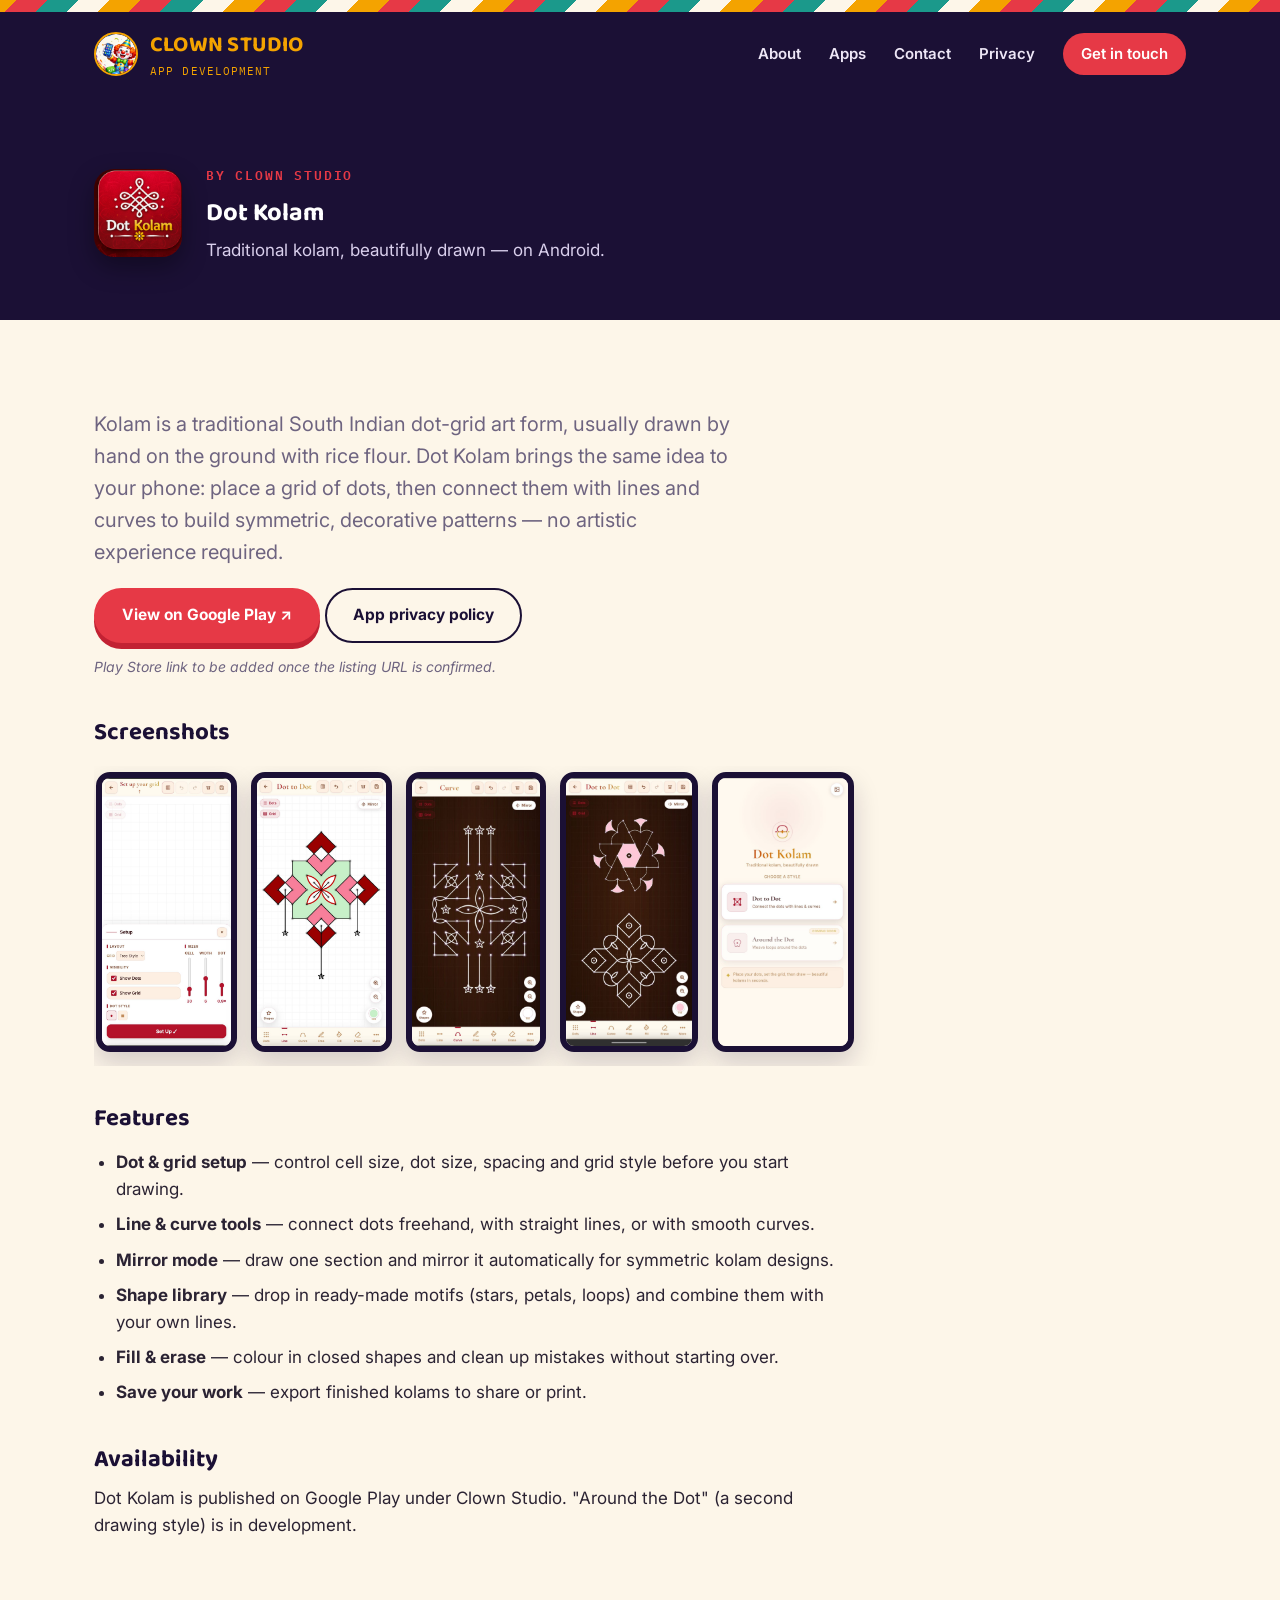
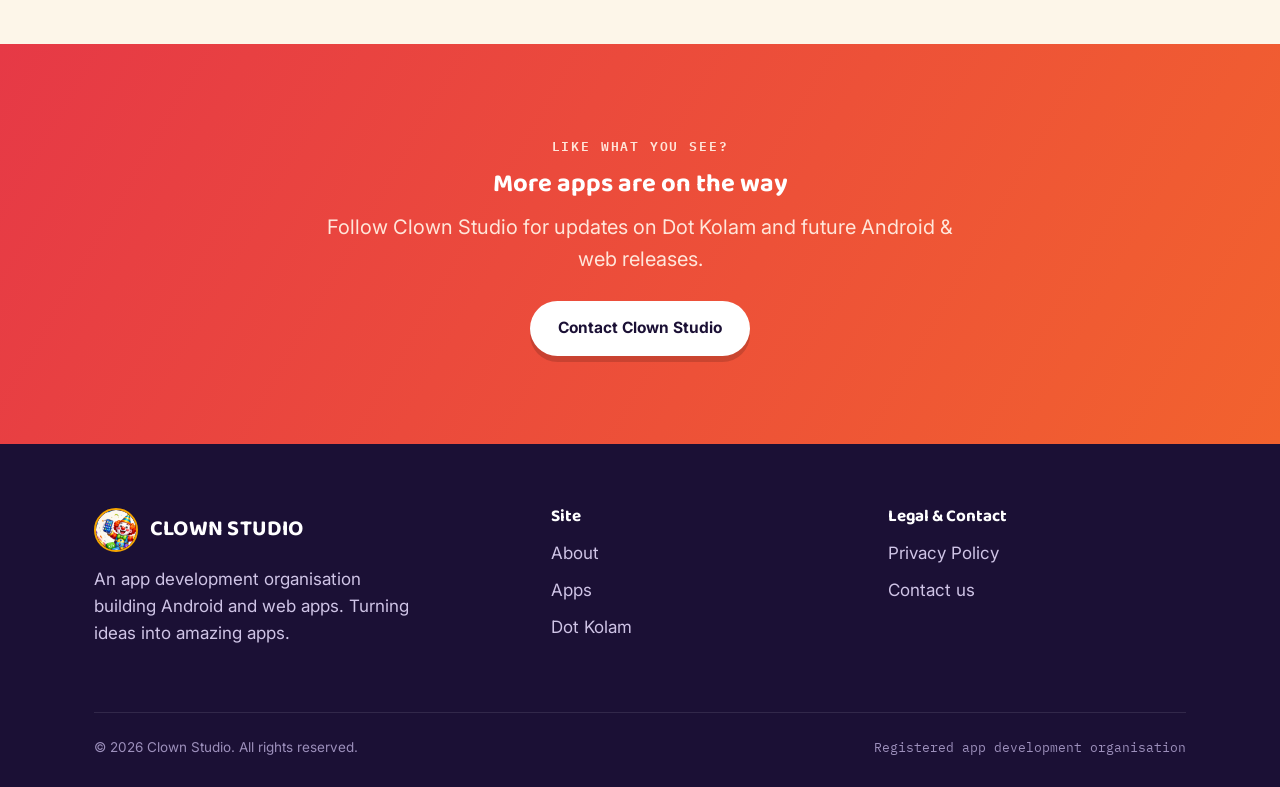
==== app-dot-kolam.html @ ec915417 "Add files via upload" ====
<!doctype html>
<html lang="en">
<head>
<meta charset="UTF-8">
<meta name="viewport" content="width=device-width, initial-scale=1">
<title>Dot Kolam — an app by Clown Studio</title>
<meta name="description" content="Dot Kolam is a traditional kolam drawing app by Clown Studio, available on Google Play. Place dots, connect them with lines and curves, and create beautiful kolam art.">
<link rel="icon" href="assets/img/favicon.png">
<link rel="preconnect" href="https://fonts.googleapis.com">
<link href="https://fonts.googleapis.com/css2?family=Baloo+2:wght@500;700;800&family=Inter:wght@400;500;600;700&family=IBM+Plex+Mono:wght@500;600&display=swap" rel="stylesheet">
<link rel="stylesheet" href="assets/css/style.css">
</head>
<body>

<header class="site-header">
  <div class="stripe-bar"></div>
  <div class="nav">
    <a class="brand" href="index.html" style="text-decoration:none;">
      <img src="assets/img/logo-icon.png" alt="Clown Studio logo">
      <span>
        <strong>Clown Studio</strong><br>
        <span>App Development</span>
      </span>
    </a>
    <button class="nav-toggle" aria-label="Toggle menu" onclick="document.querySelector('.links').classList.toggle('open')">☰</button>
    <nav class="links">
      <a href="index.html#about">About</a>
      <a href="index.html#apps">Apps</a>
      <a href="contact.html">Contact</a>
      <a href="privacy-policy.html">Privacy</a>
      <a class="cta" href="contact.html">Get in touch</a>
    </nav>
  </div>
</header>

<section class="page-hero">
  <div class="wrap" style="display:flex; align-items:center; gap:24px; flex-wrap:wrap;">
    <img src="assets/img/dotkolam-icon.png" alt="Dot Kolam app icon" style="width:88px;height:88px;border-radius:20px;box-shadow:0 10px 24px rgba(0,0,0,.35);">
    <div>
      <span class="eyebrow">By Clown Studio</span>
      <h1>Dot Kolam</h1>
      <p>Traditional kolam, beautifully drawn — on Android.</p>
    </div>
  </div>
</section>

<section>
  <div class="wrap">
    <div class="prose">
      <p class="lede" style="text-align:left;">Kolam is a traditional South Indian dot-grid art form, usually drawn by hand on the ground with rice flour. Dot Kolam brings the same idea to your phone: place a grid of dots, then connect them with lines and curves to build symmetric, decorative patterns — no artistic experience required.</p>

      <div class="btn-row">
        <a class="btn btn-primary" href="#" rel="noopener">View on Google Play ↗</a>
        <a class="btn btn-ghost" href="privacy-policy.html">App privacy policy</a>
      </div>
      <p style="margin-top:10px;"><em style="color:var(--muted); font-size:14px;">Play Store link to be added once the listing URL is confirmed.</em></p>

      <h2>Screenshots</h2>
    </div>

    <div class="shot-strip" style="margin-top:20px;">
      <img src="assets/img/shot-4.jpg" alt="Dot Kolam screenshot — floral kolam pattern in green, pink and red">
      <img src="assets/img/shot-5.jpg" alt="Dot Kolam screenshot — curve tool kolam pattern with stars">
      <img src="assets/img/shot-1.jpg" alt="Dot Kolam screenshot — set up your grid screen">
      <img src="assets/img/shot-2.jpg" alt="Dot Kolam screenshot — choose a style screen">
      <img src="assets/img/shot-3.jpg" alt="Dot Kolam screenshot — hexagon kolam pattern with mirrored shapes">
    </div>

    <div class="prose">
      <h2>Features</h2>
      <ul>
        <li><strong>Dot &amp; grid setup</strong> — control cell size, dot size, spacing and grid style before you start drawing.</li>
        <li><strong>Line &amp; curve tools</strong> — connect dots freehand, with straight lines, or with smooth curves.</li>
        <li><strong>Mirror mode</strong> — draw one section and mirror it automatically for symmetric kolam designs.</li>
        <li><strong>Shape library</strong> — drop in ready-made motifs (stars, petals, loops) and combine them with your own lines.</li>
        <li><strong>Fill &amp; erase</strong> — colour in closed shapes and clean up mistakes without starting over.</li>
        <li><strong>Save your work</strong> — export finished kolams to share or print.</li>
      </ul>

      <h2>Availability</h2>
      <p>Dot Kolam is published on Google Play under Clown Studio. "Around the Dot" (a second drawing style) is in development.</p>
    </div>
  </div>
</section>

<section class="cta-band">
  <div class="wrap center">
    <span class="eyebrow" style="color:#FFE6DA;">Like what you see?</span>
    <h2>More apps are on the way</h2>
    <p class="lede">Follow Clown Studio for updates on Dot Kolam and future Android &amp; web releases.</p>
    <div class="btn-row">
      <a class="btn btn-light" href="contact.html">Contact Clown Studio</a>
    </div>
  </div>
</section>

<footer class="site-footer">
  <div class="wrap">
    <div class="footer-grid">
      <div>
        <a class="brand" href="index.html" style="text-decoration:none;">
          <img src="assets/img/logo-icon.png" alt="Clown Studio logo">
          <span><strong style="color:#fff;">Clown Studio</strong></span>
        </a>
        <p style="margin-top:14px; max-width:320px;">An app development organisation building Android and web apps. Turning ideas into amazing apps.</p>
      </div>
      <div>
        <h4>Site</h4>
        <ul>
          <li><a href="index.html#about">About</a></li>
          <li><a href="index.html#apps">Apps</a></li>
          <li><a href="app-dot-kolam.html">Dot Kolam</a></li>
        </ul>
      </div>
      <div>
        <h4>Legal &amp; Contact</h4>
        <ul>
          <li><a href="privacy-policy.html">Privacy Policy</a></li>
          <li><a href="contact.html">Contact us</a></li>
        </ul>
      </div>
    </div>
    <div class="footer-bottom">
      <span>© <span id="year"></span> Clown Studio. All rights reserved.</span>
      <span class="fine">Registered app development organisation</span>
    </div>
  </div>
</footer>

<script>
  document.getElementById('year').textContent = new Date().getFullYear();
</script>
</body>
</html>
---- assets/css/style.css ----
/* ============================================================
   Clown Studio — design tokens
   ============================================================ */
:root{
  --ink:      #1B1035;   /* deep backdrop */
  --ink-2:    #2A1B4D;
  --cream:    #FDF6E9;   /* page background */
  --paper:    #FFFFFF;
  --red:      #E63946;   /* primary accent / CTA */
  --red-dark: #C22233;
  --gold:     #F4A300;   /* secondary accent / stripes */
  --teal:     #1B998B;   /* tech / link accent */
  --charcoal: #2B2333;   /* body text */
  --muted:    #6E6480;

  --display: "Baloo 2", ui-rounded, "Segoe UI", sans-serif;
  --body:    "Inter", -apple-system, BlinkMacSystemFont, "Segoe UI", sans-serif;
  --mono:    "IBM Plex Mono", ui-monospace, SFMono-Regular, monospace;

  --radius-lg: 28px;
  --radius-md: 16px;
  --max: 1140px;
}

*,*::before,*::after{ box-sizing:border-box; }
html{ scroll-behavior:smooth; }
body{
  margin:0;
  background:var(--cream);
  color:var(--charcoal);
  font-family:var(--body);
  font-size:17px;
  line-height:1.6;
  -webkit-font-smoothing:antialiased;
}
img{ max-width:100%; display:block; }
a{ color:var(--teal); text-decoration:none; }
a:hover{ text-decoration:underline; }
h1,h2,h3,h4{
  font-family:var(--display);
  color:var(--ink);
  line-height:1.08;
  margin:0 0 .5em;
  font-weight:700;
}
p{ margin:0 0 1em; }
.wrap{ max-width:var(--max); margin:0 auto; padding:0 24px; }
section{ padding:88px 0; }
.eyebrow{
  font-family:var(--mono);
  font-size:13px;
  letter-spacing:.14em;
  text-transform:uppercase;
  color:var(--red);
  font-weight:600;
  display:inline-block;
  margin-bottom:14px;
}
.center{ text-align:center; }
.lede{ font-size:20px; color:var(--muted); max-width:640px; }
.center .lede{ margin-left:auto; margin-right:auto; }

:focus-visible{
  outline:3px solid var(--teal);
  outline-offset:3px;
}

/* ============================================================
   Tent-stripe divider — the recurring "big top" motif
   ============================================================ */
.stripe-bar{
  height:12px;
  background:repeating-linear-gradient(
    -45deg,
    var(--red) 0 22px,
    var(--gold) 22px 44px,
    var(--cream) 44px 66px,
    var(--teal) 66px 88px
  );
}

/* ============================================================
   Header / Nav
   ============================================================ */
header.site-header{
  background:var(--ink);
  color:var(--cream);
}
.nav{
  display:flex;
  align-items:center;
  justify-content:space-between;
  padding:16px 24px;
  max-width:var(--max);
  margin:0 auto;
}
.brand{
  display:flex;
  align-items:center;
  gap:12px;
  color:#fff;
}
.brand img{
  width:44px; height:44px; border-radius:50%;
  border:2px solid var(--gold);
}
.brand strong{
  font-family:var(--display);
  font-size:22px;
  letter-spacing:.01em;
}
.brand span{
  display:block;
  font-family:var(--mono);
  font-size:11px;
  letter-spacing:.1em;
  color:var(--gold);
  text-transform:uppercase;
}
nav.links{
  display:flex;
  gap:28px;
  align-items:center;
}
nav.links a{
  color:#EDE6F6;
  font-weight:600;
  font-size:15px;
}
nav.links a:hover{ color:var(--gold); text-decoration:none; }
nav.links a.cta{
  background:var(--red);
  color:#fff;
  padding:9px 18px;
  border-radius:999px;
}
nav.links a.cta:hover{ background:var(--red-dark); }

.nav-toggle{
  display:none;
  background:none;
  border:2px solid var(--gold);
  border-radius:8px;
  color:#fff;
  font-size:22px;
  padding:4px 10px;
  cursor:pointer;
}

@media(max-width:760px){
  .nav-toggle{ display:block; }
  nav.links{
    position:absolute;
    top:72px; left:0; right:0;
    background:var(--ink-2);
    flex-direction:column;
    align-items:flex-start;
    padding:18px 24px 26px;
    display:none;
    gap:16px;
    z-index:20;
  }
  nav.links.open{ display:flex; }
  .nav{ position:relative; }
}

/* ============================================================
   Buttons
   ============================================================ */
.btn{
  display:inline-flex;
  align-items:center;
  gap:8px;
  font-family:var(--body);
  font-weight:700;
  font-size:15.5px;
  padding:13px 26px;
  border-radius:999px;
  border:2px solid transparent;
  cursor:pointer;
  transition:transform .15s ease, box-shadow .15s ease;
}
.btn:hover{ transform:translateY(-2px); text-decoration:none; }
.btn-primary{ background:var(--red); color:#fff; box-shadow:0 6px 0 var(--red-dark); }
.btn-primary:hover{ box-shadow:0 8px 0 var(--red-dark); }
.btn-primary:active{ transform:translateY(2px); box-shadow:0 3px 0 var(--red-dark); }
.btn-ghost{ background:transparent; border-color:var(--ink); color:var(--ink); }
.btn-ghost:hover{ background:var(--ink); color:#fff; }
.btn-light{ background:#fff; color:var(--ink); box-shadow:0 6px 0 rgba(0,0,0,.15); }

/* ============================================================
   Hero — spotlight
   ============================================================ */
.hero{
  background:
    radial-gradient(ellipse 70% 90% at 78% 20%, rgba(244,163,0,.18), transparent 60%),
    var(--ink);
  color:#fff;
  padding:96px 0 110px;
  position:relative;
  overflow:hidden;
}
.hero .wrap{
  display:grid;
  grid-template-columns:1.15fr .85fr;
  gap:48px;
  align-items:center;
}
.hero h1{
  color:#fff;
  font-size:clamp(36px,5.2vw,60px);
  margin-bottom:20px;
}
.hero h1 em{
  font-style:normal;
  color:var(--gold);
}
.hero p.lede{ color:#D9CFEC; }
.hero .btn-row{ display:flex; gap:16px; margin-top:32px; flex-wrap:wrap; }

.spotlight{
  position:relative;
  width:100%;
  aspect-ratio:1/1;
  max-width:380px;
  margin:0 auto;
  display:flex;
  align-items:center;
  justify-content:center;
}
.spotlight::before{
  content:"";
  position:absolute; inset:0;
  border-radius:50%;
  background:conic-gradient(from 0deg, var(--gold), var(--red), var(--teal), var(--gold));
  filter:blur(0px);
  opacity:.9;
  animation:spin 18s linear infinite;
}
.spotlight img{
  position:relative;
  width:78%;
  border-radius:50%;
  border:6px solid var(--ink);
  z-index:1;
}
@keyframes spin{ to{ transform:rotate(360deg); } }
@media(prefers-reduced-motion:reduce){ .spotlight::before{ animation:none; } }

@media(max-width:860px){
  .hero .wrap{ grid-template-columns:1fr; text-align:center; }
  .hero .btn-row{ justify-content:center; }
  .spotlight{ order:-1; max-width:260px; }
}

/* ============================================================
   Value / info cards
   ============================================================ */
.grid-3{
  display:grid;
  grid-template-columns:repeat(3,1fr);
  gap:24px;
  margin-top:48px;
}
@media(max-width:820px){ .grid-3{ grid-template-columns:1fr; } }

.value-card{
  background:var(--paper);
  border-radius:var(--radius-md);
  padding:30px 26px;
  box-shadow:0 10px 30px rgba(27,16,53,.06);
  border:1px solid rgba(27,16,53,.06);
}
.value-card .glyph{
  width:48px;height:48px;
  border-radius:12px;
  display:flex;align-items:center;justify-content:center;
  font-size:22px;
  margin-bottom:16px;
  color:#fff;
}
.value-card h3{ font-size:20px; margin-bottom:8px; }
.value-card p{ color:var(--muted); margin:0; font-size:15.5px; }
.glyph.g-red{ background:var(--red); }
.glyph.g-gold{ background:var(--gold); }
.glyph.g-teal{ background:var(--teal); }

/* ============================================================
   Ticket card — signature element for app features
   ============================================================ */
.ticket{
  display:grid;
  grid-template-columns:1fr 1.4fr;
  background:var(--paper);
  border-radius:var(--radius-lg);
  box-shadow:0 20px 50px rgba(27,16,53,.12);
  overflow:hidden;
  margin-top:56px;
  position:relative;
}
.ticket-stub{
  background:var(--ink);
  color:#fff;
  padding:40px 32px;
  display:flex;
  flex-direction:column;
  justify-content:space-between;
  position:relative;
}
.ticket-stub .app-icon{
  width:84px; height:84px; border-radius:20px;
  box-shadow:0 10px 24px rgba(0,0,0,.35);
  margin-bottom:18px;
}
.ticket-stub .stamp{
  font-family:var(--mono);
  font-size:12px;
  letter-spacing:.12em;
  text-transform:uppercase;
  color:var(--gold);
  border:1px dashed var(--gold);
  border-radius:999px;
  padding:6px 14px;
  display:inline-block;
  width:fit-content;
  transform:rotate(-3deg);
}
.ticket-stub h3{ color:#fff; font-size:26px; margin:14px 0 6px; }
.ticket-stub p{ color:#CFC4E6; font-size:15px; }
.ticket-divider{
  position:absolute; top:0; bottom:0; right:0;
  width:0;
  border-right:3px dashed rgba(27,16,53,.15);
}
.ticket-divider::before,.ticket-divider::after{
  content:"";
  position:absolute; right:-14px;
  width:28px; height:28px;
  background:var(--cream);
  border-radius:50%;
}
.ticket-divider::before{ top:-14px; }
.ticket-divider::after{ bottom:-14px; }

.ticket-body{
  padding:40px 36px;
}
.ticket-body h4{ font-size:14px; text-transform:uppercase; letter-spacing:.08em; color:var(--muted); margin-bottom:14px; }
.ticket-body ul{ margin:0 0 24px; padding-left:20px; color:var(--charcoal); }
.ticket-body li{ margin-bottom:8px; }
.shot-strip{
  display:flex;
  gap:14px;
  overflow-x:auto;
  padding:6px 2px 14px;
  scrollbar-width:thin;
}
.shot-strip img{
  height:280px;
  width:auto;
  border-radius:14px;
  border:6px solid var(--ink);
  flex:0 0 auto;
  box-shadow:0 12px 26px rgba(27,16,53,.18);
}

@media(max-width:820px){
  .ticket{ grid-template-columns:1fr; }
  .ticket-divider{ display:none; }
  .shot-strip img{ height:220px; }
}

/* ============================================================
   CTA band
   ============================================================ */
.cta-band{
  background:linear-gradient(120deg, var(--red), #F2622E);
  color:#fff;
  text-align:center;
}
.cta-band h2{ color:#fff; }
.cta-band p{ color:#FFE6DA; }
.cta-band .btn-row{ display:flex; justify-content:center; gap:16px; margin-top:26px; flex-wrap:wrap; }

/* ============================================================
   Footer
   ============================================================ */
footer.site-footer{
  background:var(--ink);
  color:#CFC4E6;
  padding:64px 0 28px;
}
.footer-grid{
  display:grid;
  grid-template-columns:1.4fr 1fr 1fr;
  gap:40px;
}
@media(max-width:760px){ .footer-grid{ grid-template-columns:1fr; } }
footer h4{
  color:#fff;
  font-family:var(--display);
  font-size:17px;
  margin-bottom:14px;
}
footer a{ color:#CFC4E6; }
footer a:hover{ color:var(--gold); }
footer .brand{ margin-bottom:14px; }
footer .fine{ font-family:var(--mono); font-size:12.5px; color:#9C8FBB; }
footer ul{ list-style:none; margin:0; padding:0; }
footer li{ margin-bottom:10px; }
.footer-bottom{
  margin-top:48px;
  padding-top:24px;
  border-top:1px solid rgba(255,255,255,.1);
  display:flex;
  justify-content:space-between;
  flex-wrap:wrap;
  gap:12px;
  font-size:13.5px;
  color:#9C8FBB;
}

/* ============================================================
   Simple content pages (privacy / contact)
   ============================================================ */
.page-hero{
  background:var(--ink);
  color:#fff;
  padding:64px 0 56px;
}
.page-hero h1{ color:#fff; margin-bottom:10px; }
.page-hero p{ color:#D9CFEC; margin:0; }

.prose{ max-width:760px; }
.prose h2{ margin-top:40px; font-size:24px; }
.prose h3{ margin-top:24px; font-size:19px; }
.prose ul{ padding-left:22px; }
.prose li{ margin-bottom:8px; }
.callout{
  background:#FFF3E0;
  border:1px solid #F4D9A0;
  border-radius:var(--radius-md);
  padding:18px 22px;
  font-size:15px;
  color:#7A5A00;
  margin:28px 0;
}
.callout strong{ color:#5c4300; }

.contact-grid{
  display:grid;
  grid-template-columns:1fr 1fr;
  gap:24px;
  margin-top:40px;
}
@media(max-width:760px){ .contact-grid{ grid-template-columns:1fr; } }
.contact-card{
  background:var(--paper);
  border-radius:var(--radius-md);
  padding:28px;
  box-shadow:0 10px 30px rgba(27,16,53,.06);
  border:1px solid rgba(27,16,53,.06);
}
.contact-card .glyph{
  width:40px;height:40px;border-radius:10px;
  display:flex;align-items:center;justify-content:center;
  color:#fff; font-size:18px; margin-bottom:12px;
}
.contact-card h3{ font-size:17px; margin-bottom:6px; }
.contact-card p, .contact-card a{ font-size:15px; }
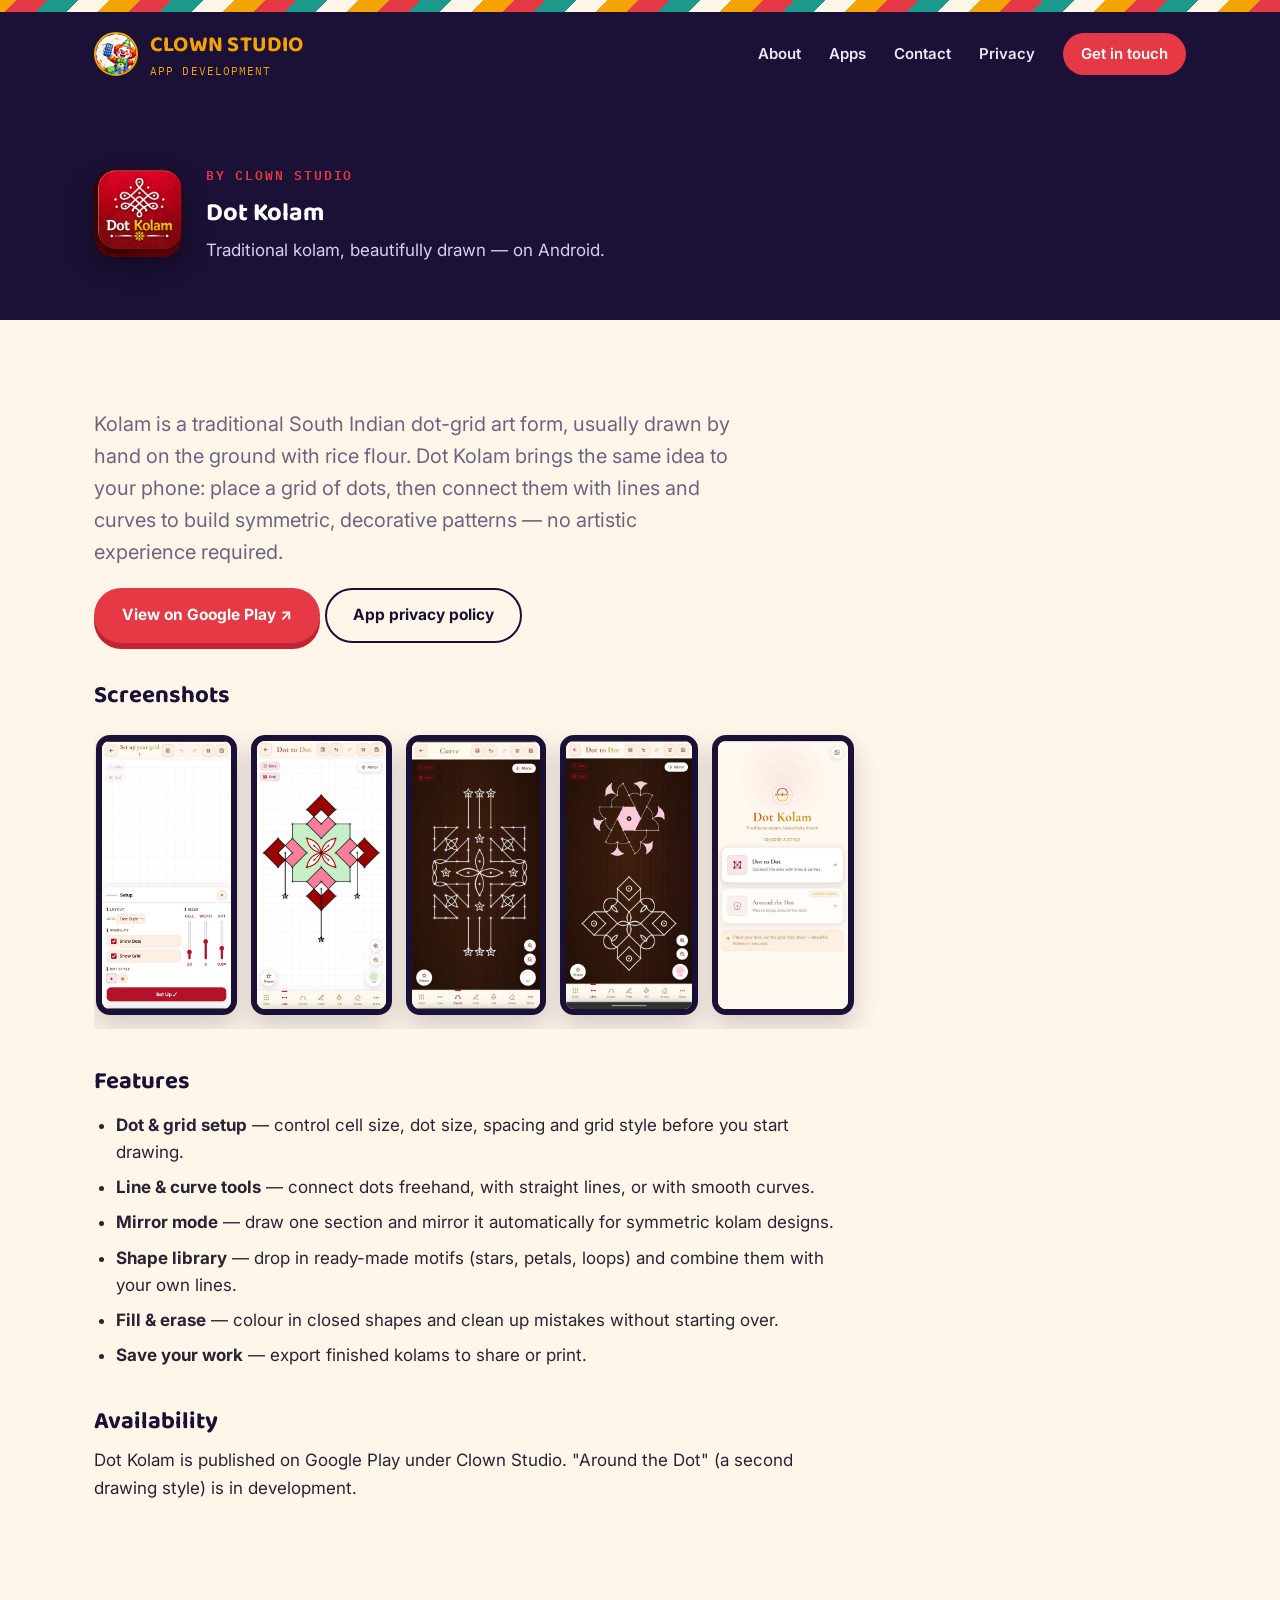
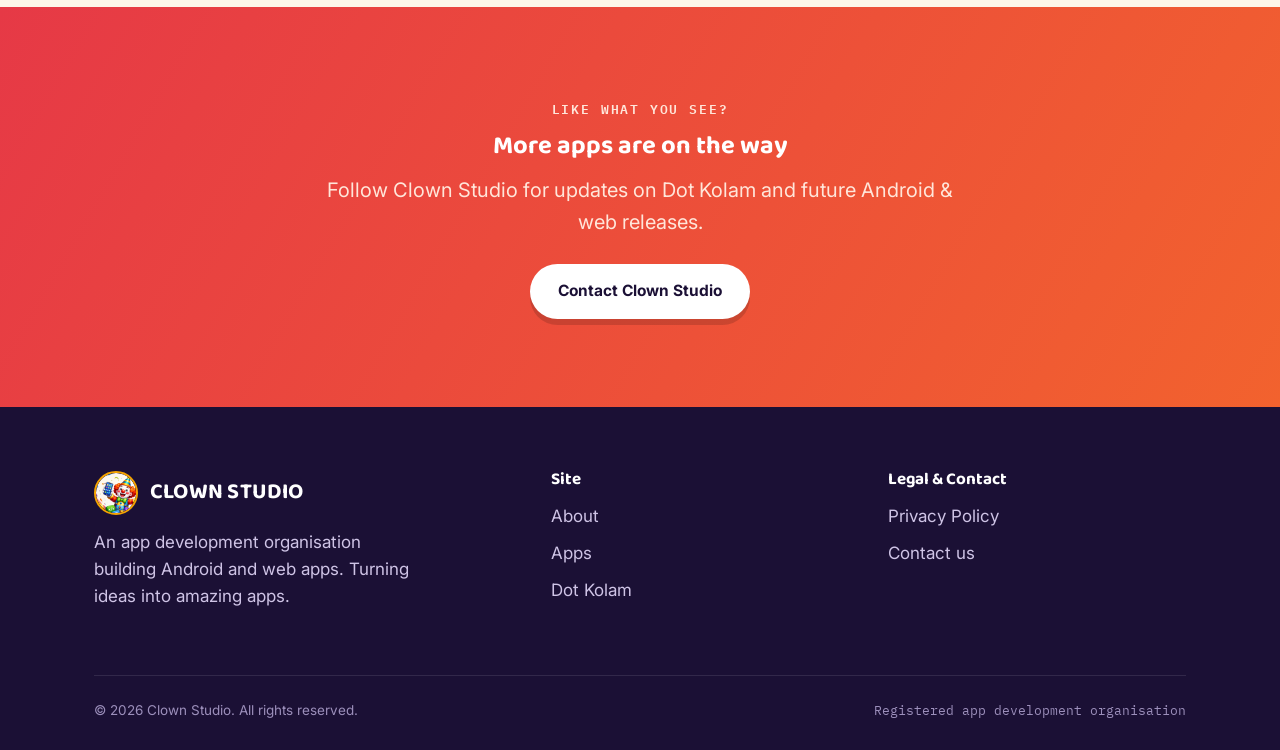
==== commit f537a6c8: "Add files via upload" ====
--- a/app-dot-kolam.html
+++ b/app-dot-kolam.html
@@ -50,10 +50,9 @@
       <p class="lede" style="text-align:left;">Kolam is a traditional South Indian dot-grid art form, usually drawn by hand on the ground with rice flour. Dot Kolam brings the same idea to your phone: place a grid of dots, then connect them with lines and curves to build symmetric, decorative patterns — no artistic experience required.</p>
 
       <div class="btn-row">
-        <a class="btn btn-primary" href="#" rel="noopener">View on Google Play ↗</a>
+        <a class="btn btn-primary" href="https://play.google.com/store/apps/details?id=com.dotkolam.app&pcampaignid=web_share" target="_blank" rel="noopener">View on Google Play ↗</a>
         <a class="btn btn-ghost" href="privacy-policy.html">App privacy policy</a>
       </div>
-      <p style="margin-top:10px;"><em style="color:var(--muted); font-size:14px;">Play Store link to be added once the listing URL is confirmed.</em></p>
 
       <h2>Screenshots</h2>
     </div>
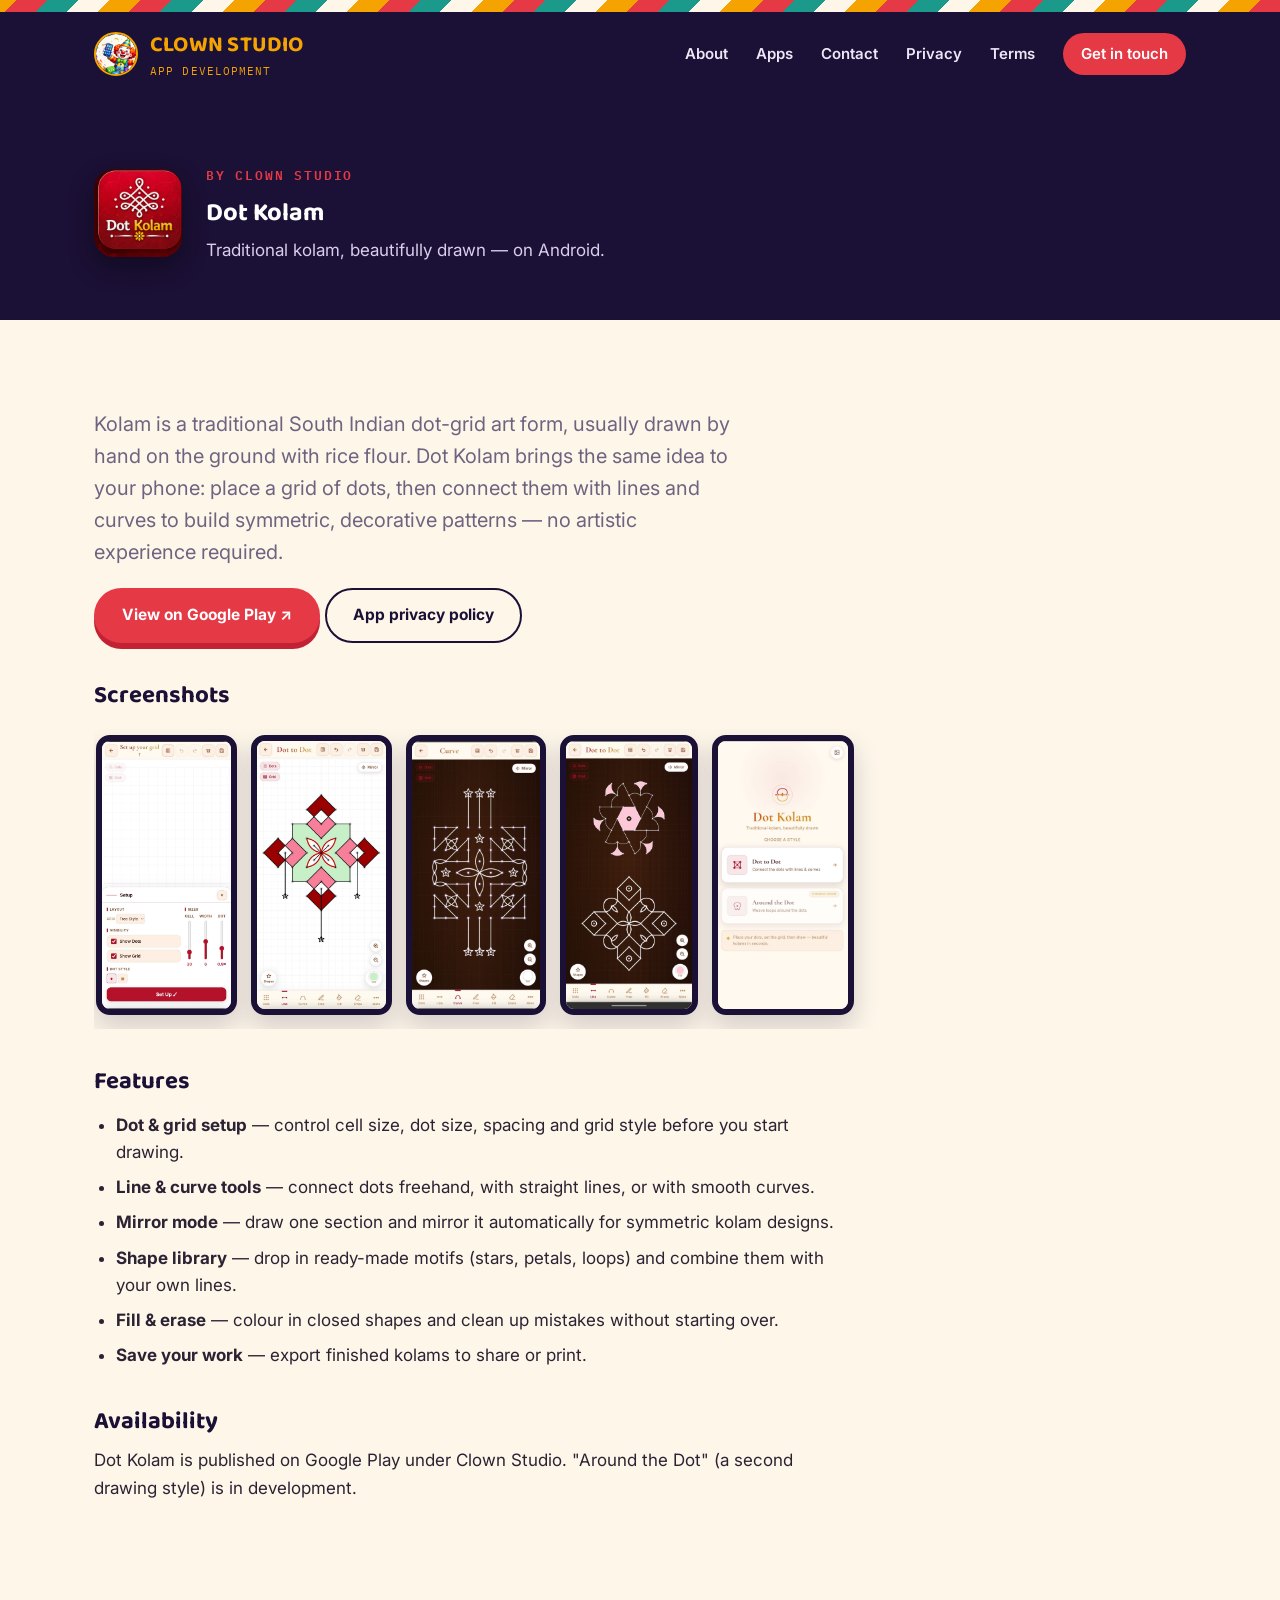
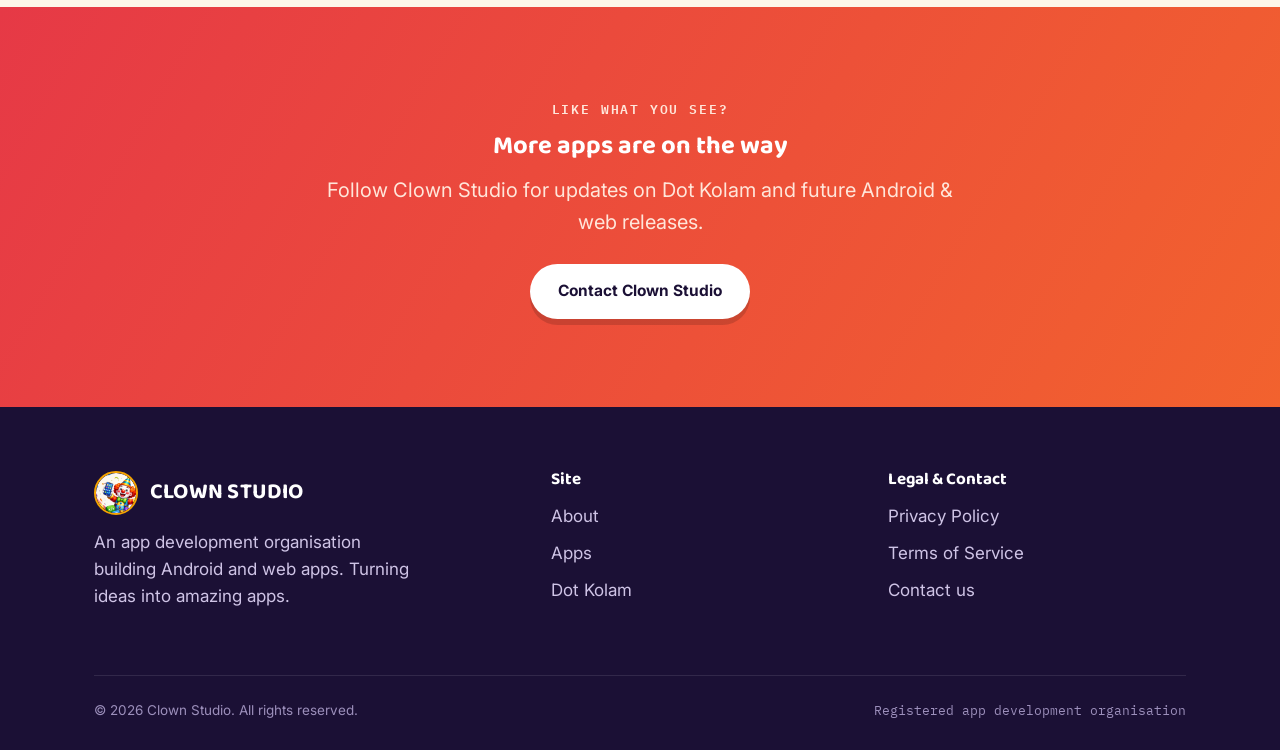
==== commit 7d58cddc: "Update app-dot-kolam.html" ====
--- a/app-dot-kolam.html
+++ b/app-dot-kolam.html
@@ -28,6 +28,7 @@
       <a href="index.html#apps">Apps</a>
       <a href="contact.html">Contact</a>
       <a href="privacy-policy.html">Privacy</a>
+      <a href="terms-of-service.html">Terms</a>
       <a class="cta" href="contact.html">Get in touch</a>
     </nav>
   </div>
@@ -115,6 +116,7 @@
         <h4>Legal &amp; Contact</h4>
         <ul>
           <li><a href="privacy-policy.html">Privacy Policy</a></li>
+          <li><a href="terms-of-service.html">Terms of Service</a></li>
           <li><a href="contact.html">Contact us</a></li>
         </ul>
       </div>
